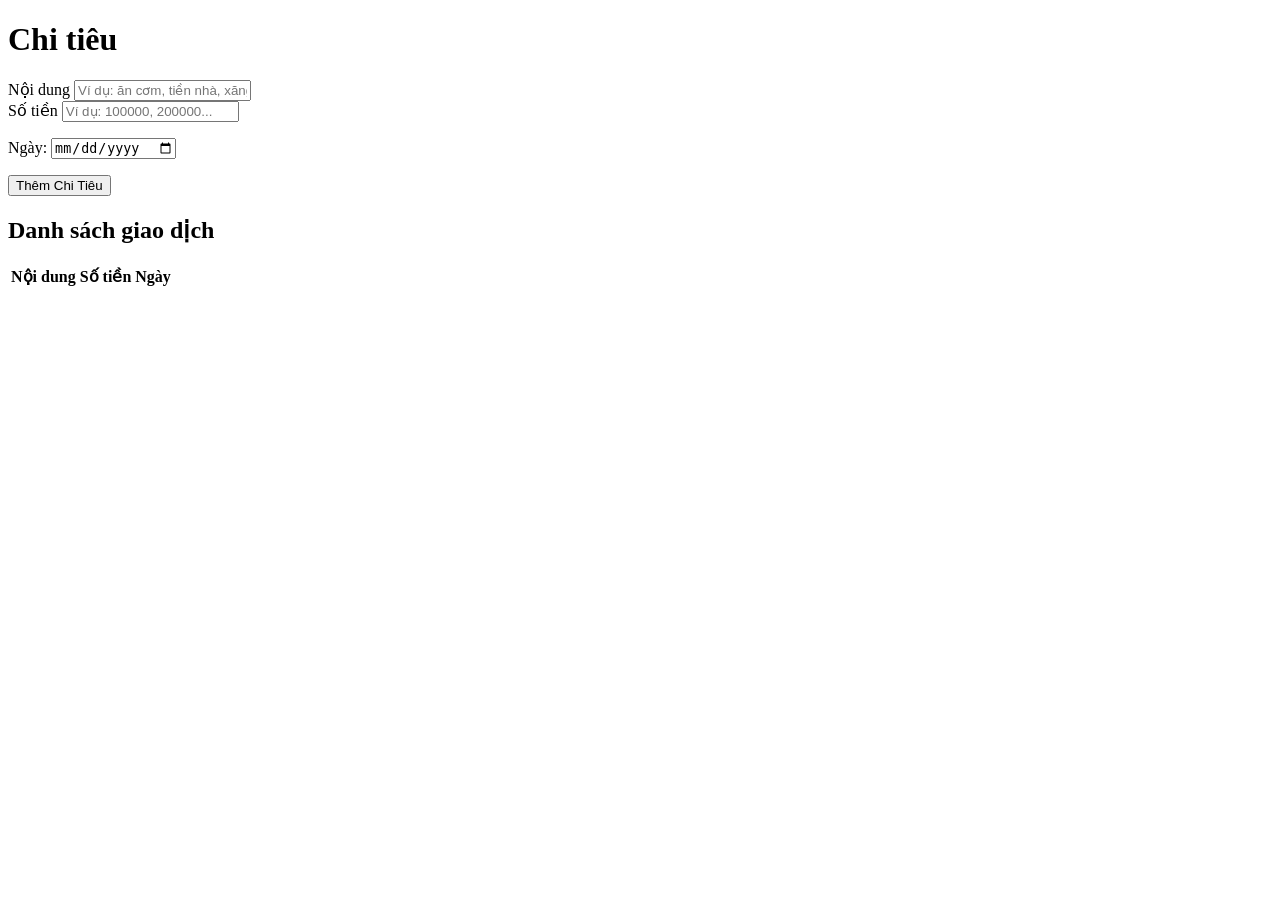
==== chitieu.html @ 89a9306e "Hoàng đã làm xong html" ====
<!-- Hoàng Làm -->
<!doctype html>
<html lang="en">
  <head>
    <meta charset="UTF-8" />
    <meta name="viewport" content="width=device-width, initial-scale=1.0" />
    <title>Chi tiêu</title>
  </head>
  <body>
    <h1>Chi tiêu</h1>
    <form>
      <div>
        <label>Nội dung</label>
        <input type="text" placeholder="Ví dụ: ăn cơm, tiền nhà, xăng xe..." />
      </div>
      <div>
        <label>Số tiền</label>
        <input type="number" placeholder="Ví dụ: 100000, 200000..." />
      </div>
       <div>
      <p>
        <label>Ngày:</label>
        <input type="date" />
      </p>
    </div>
      <button type="submit">Thêm Chi Tiêu</button>
    </div>
    <h2>Danh sách giao dịch</h2>
    <table>
      <thead>
        <tr>
          <th>Nội dung</th>
          <th>Số tiền</th>
          <th>Ngày</th>
        </tr>
      </thead>
      <tbody>
        <!-- Nội dung ở đây -->
      </tbody>
  </body>
</html>
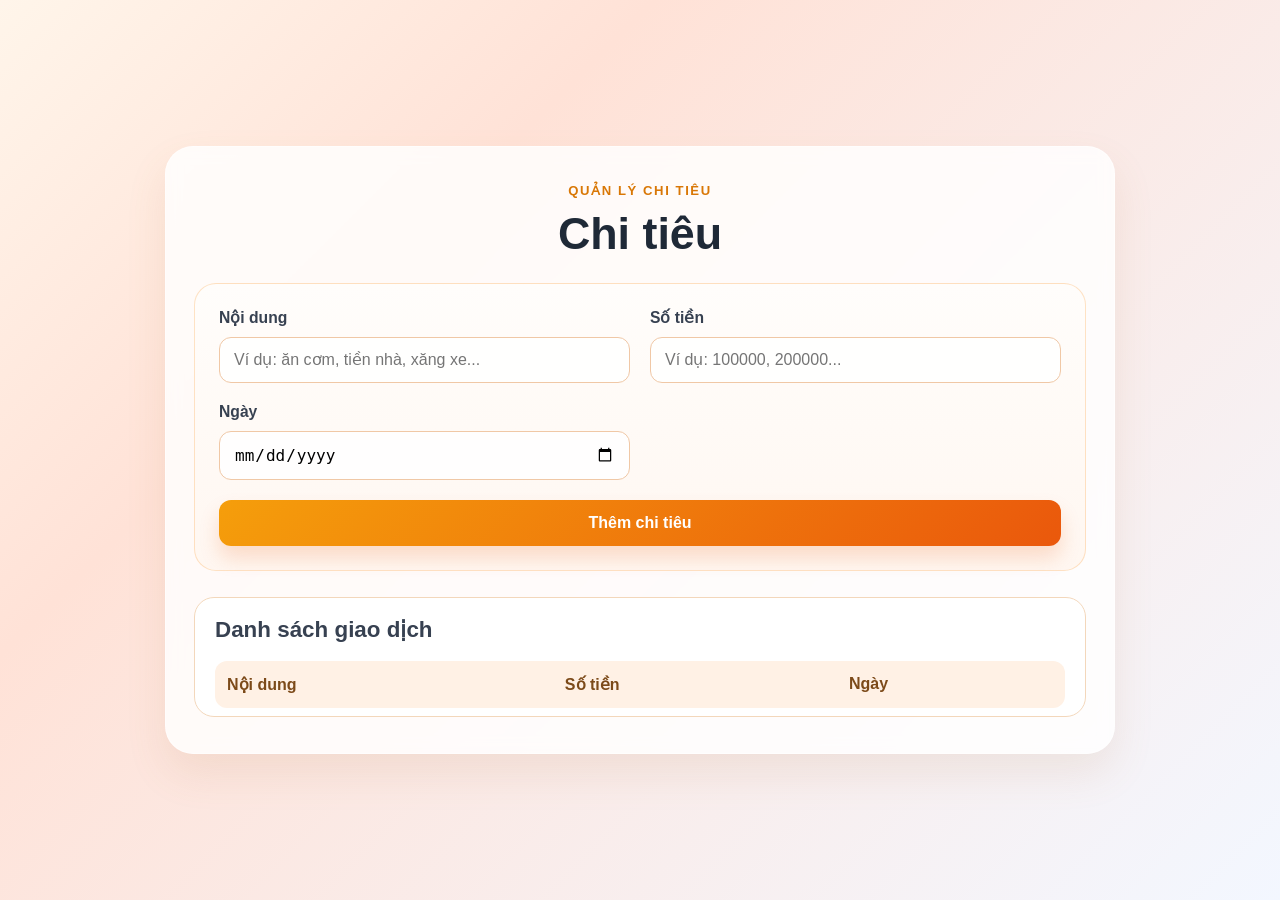
==== commit cb1f4d62: "hoàn thành phần css" ====
--- a/chitieu.html
+++ b/chitieu.html
@@ -1,41 +1,67 @@
 <!-- Hoàng Làm -->
 <!doctype html>
-<html lang="en">
+<html lang="vi">
   <head>
     <meta charset="UTF-8" />
     <meta name="viewport" content="width=device-width, initial-scale=1.0" />
     <title>Chi tiêu</title>
+    <link rel="stylesheet" href="chitieu.css" />
   </head>
   <body>
-    <h1>Chi tiêu</h1>
-    <form>
-      <div>
-        <label>Nội dung</label>
-        <input type="text" placeholder="Ví dụ: ăn cơm, tiền nhà, xăng xe..." />
-      </div>
-      <div>
-        <label>Số tiền</label>
-        <input type="number" placeholder="Ví dụ: 100000, 200000..." />
-      </div>
-       <div>
-      <p>
-        <label>Ngày:</label>
-        <input type="date" />
-      </p>
-    </div>
-      <button type="submit">Thêm Chi Tiêu</button>
-    </div>
-    <h2>Danh sách giao dịch</h2>
-    <table>
-      <thead>
-        <tr>
-          <th>Nội dung</th>
-          <th>Số tiền</th>
-          <th>Ngày</th>
-        </tr>
-      </thead>
-      <tbody>
-        <!-- Nội dung ở đây -->
-      </tbody>
+    <main class="chiTieuContainer">
+      <header class="chiTieuHeader">
+        <p class="chiTieuLabel">Quản lý chi tiêu</p>
+        <h1>Chi tiêu</h1>
+      </header>
+
+      <section class="chiTieuCard">
+        <form class="formChiTieu">
+          <div class="nhomNhap">
+            <label for="noiDung">Nội dung</label>
+            <input
+              id="noiDung"
+              type="text"
+              placeholder="Ví dụ: ăn cơm, tiền nhà, xăng xe..."
+            />
+          </div>
+
+          <div class="nhomNhap">
+            <label for="soTien">Số tiền</label>
+            <input
+              id="soTien"
+              type="text"
+              inputmode="numeric"
+              pattern="[0-9]*"
+              placeholder="Ví dụ: 100000, 200000..."
+            />
+          </div>
+
+          <div class="nhomNhap">
+            <label for="ngayChiTieu">Ngày</label>
+            <input id="ngayChiTieu" type="date" />
+          </div>
+
+          <button type="submit">Thêm chi tiêu</button>
+        </form>
+      </section>
+
+      <section class="bangChiTieu">
+        <h2>Danh sách giao dịch</h2>
+        <table>
+          <thead>
+            <tr>
+              <th>Nội dung</th>
+              <th>Số tiền</th>
+              <th>Ngày</th>
+            </tr>
+          </thead>
+          <tbody>
+            <tr>
+              <!-- Nội dung giao dịch sẽ được thêm vào đây -->
+            </tr>
+          </tbody>
+        </table>
+      </section>
+    </main>
   </body>
 </html>
--- a/chitieu.css
+++ b/chitieu.css
@@ -0,0 +1,162 @@
+* {
+  box-sizing: border-box;
+}
+
+body {
+  margin: 0;
+  min-height: 100vh;
+  display: flex;
+  align-items: center;
+  justify-content: center;
+  background: linear-gradient(135deg, #fff5ea 0%, #ffe2d7 30%, #f3f7ff 100%);
+  font-family: Arial, sans-serif;
+  color: #1f2937;
+}
+
+.chiTieuContainer {
+  width: min(950px, 92vw);
+  background: rgba(255, 255, 255, 0.82);
+  border: 1px solid rgba(255, 255, 255, 0.5);
+  border-radius: 28px;
+  padding: 36px 28px;
+  box-shadow: 0 20px 40px rgba(184, 120, 72, 0.12);
+  backdrop-filter: blur(8px);
+}
+
+.chiTieuHeader {
+  text-align: center;
+  margin-bottom: 24px;
+}
+
+.chiTieuLabel {
+  margin: 0 0 10px;
+  color: #d97706;
+  font-size: 0.82rem;
+  letter-spacing: 0.12em;
+  text-transform: uppercase;
+  font-weight: 700;
+}
+
+.chiTieuHeader h1 {
+  margin: 0;
+  font-size: clamp(2rem, 5vw, 2.8rem);
+  color: #1f2937;
+}
+
+.chiTieuCard {
+  background: linear-gradient(180deg, #fffdfb 0%, #fff7f1 100%);
+  border: 1px solid rgba(253, 186, 116, 0.4);
+  border-radius: 22px;
+  padding: 24px;
+  margin-bottom: 26px;
+}
+
+.formChiTieu {
+  display: grid;
+  grid-template-columns: repeat(2, minmax(220px, 1fr));
+  gap: 20px;
+}
+
+.nhomNhap {
+  display: flex;
+  flex-direction: column;
+  gap: 10px;
+}
+
+.nhomNhap label {
+  font-size: 0.98rem;
+  font-weight: 700;
+  color: #374151;
+}
+
+.nhomNhap input {
+  width: 100%;
+  border: 1px solid #f0c8a6;
+  border-radius: 12px;
+  padding: 13px 14px;
+  font-size: 1rem;
+  background: rgba(255, 255, 255, 0.9);
+  outline: none;
+  appearance: textfield;
+  -moz-appearance: textfield;
+  transition:
+    border-color 0.2s ease,
+    box-shadow 0.2s ease;
+}
+
+.nhomNhap input:focus {
+  border-color: #f59e0b;
+  box-shadow: 0 0 0 4px rgba(245, 158, 11, 0.12);
+}
+
+.formChiTieu button {
+  grid-column: 1 / -1;
+  border: none;
+  border-radius: 12px;
+  padding: 14px 18px;
+  background: linear-gradient(135deg, #f59e0b, #ea580c);
+  color: white;
+  font-size: 1rem;
+  font-weight: 700;
+  cursor: pointer;
+  transition:
+    transform 0.2s ease,
+    box-shadow 0.2s ease;
+  box-shadow: 0 12px 20px rgba(234, 88, 12, 0.18);
+}
+
+.formChiTieu button:hover {
+  transform: translateY(-1px);
+  box-shadow: 0 15px 22px rgba(234, 88, 12, 0.22);
+}
+
+.bangChiTieu {
+  background: #ffffff;
+  border-radius: 20px;
+  padding: 18px 20px 8px;
+  border: 1px solid #f3d7bb;
+}
+
+.bangChiTieu h2 {
+  margin: 0 0 18px;
+  font-size: 1.4rem;
+  color: #374151;
+}
+
+table {
+  width: 100%;
+  border-collapse: collapse;
+  overflow: hidden;
+  border-radius: 12px;
+}
+
+th,
+td {
+  padding: 14px 12px;
+  text-align: left;
+  border-bottom: 1px solid #f3e3d5;
+}
+
+th {
+  background: #fff1e5;
+  color: #7c4a19;
+  font-weight: 700;
+}
+
+tbody tr:nth-child(even) {
+  background: #fffaf6;
+}
+
+tbody tr:hover {
+  background: #fff3ea;
+}
+
+@media (max-width: 640px) {
+  .formChiTieu {
+    grid-template-columns: 1fr;
+  }
+
+  .chiTieuContainer {
+    padding: 24px 18px;
+  }
+}
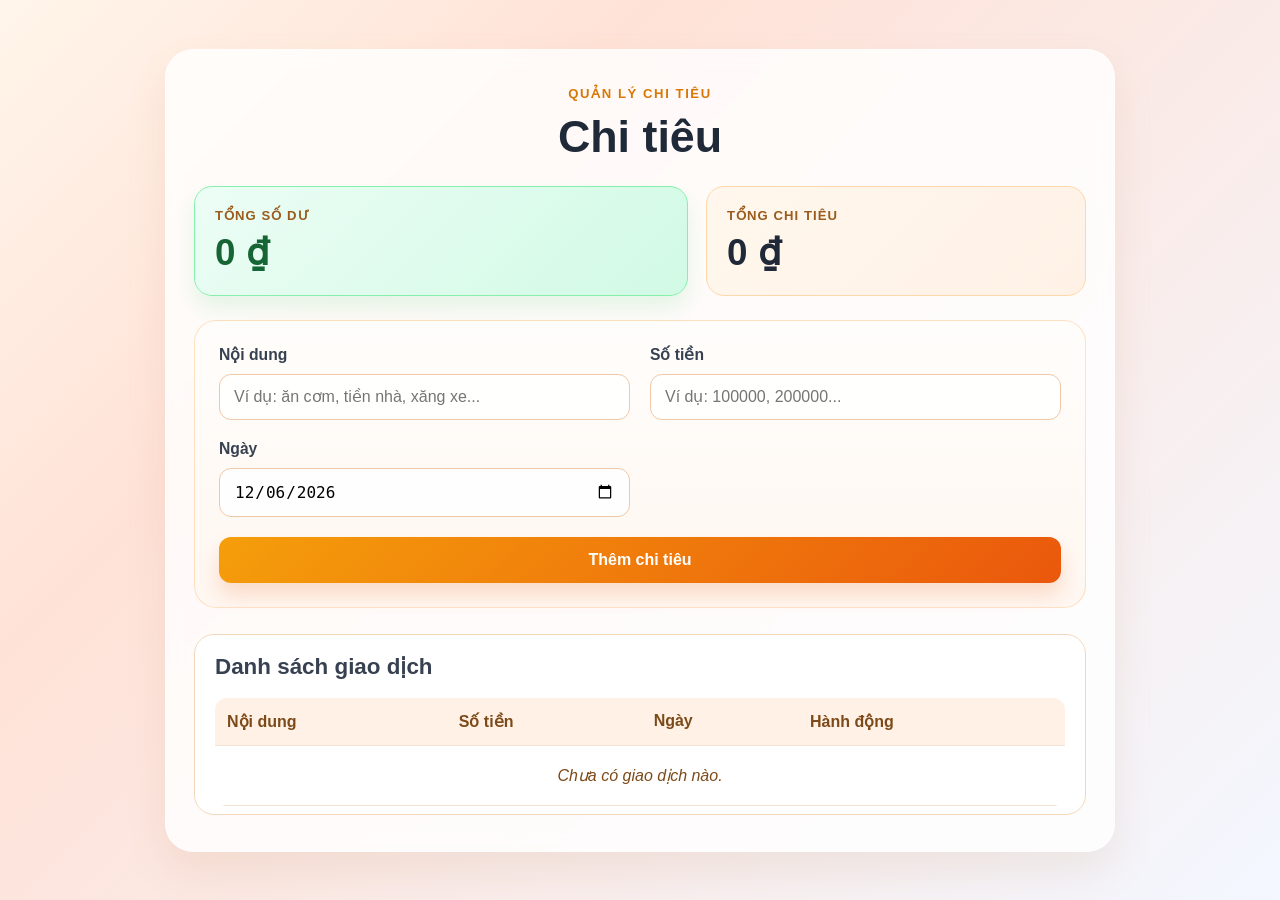
==== commit 38bc06cf: "thêm tương tác js" ====
--- a/chitieu.html
+++ b/chitieu.html
@@ -14,14 +14,26 @@
         <h1>Chi tiêu</h1>
       </header>
 
+      <section class="tongKetChiTieu">
+        <div class="tongKetItem tongSoDu">
+          <span class="labelTongKet">Tổng số dư</span>
+          <strong id="tongSoDu">0₫</strong>
+        </div>
+        <div class="tongKetItem">
+          <span class="labelTongKet">Tổng chi tiêu</span>
+          <strong id="tongChiTieu">0₫</strong>
+        </div>
+      </section>
+
       <section class="chiTieuCard">
-        <form class="formChiTieu">
+        <form class="formChiTieu" id="formChiTieu">
           <div class="nhomNhap">
             <label for="noiDung">Nội dung</label>
             <input
               id="noiDung"
               type="text"
               placeholder="Ví dụ: ăn cơm, tiền nhà, xăng xe..."
+              required
             />
           </div>
 
@@ -33,12 +45,13 @@
               inputmode="numeric"
               pattern="[0-9]*"
               placeholder="Ví dụ: 100000, 200000..."
+              required
             />
           </div>
 
           <div class="nhomNhap">
             <label for="ngayChiTieu">Ngày</label>
-            <input id="ngayChiTieu" type="date" />
+            <input id="ngayChiTieu" type="date" required />
           </div>
 
           <button type="submit">Thêm chi tiêu</button>
@@ -53,15 +66,13 @@
               <th>Nội dung</th>
               <th>Số tiền</th>
               <th>Ngày</th>
+              <th>Hành động</th>
             </tr>
           </thead>
-          <tbody>
-            <tr>
-              <!-- Nội dung giao dịch sẽ được thêm vào đây -->
-            </tr>
-          </tbody>
+          <tbody id="danhSachChiTieu"></tbody>
         </table>
       </section>
     </main>
+    <script src="chitieu.js"></script>
   </body>
 </html>
--- a/chitieu.css
+++ b/chitieu.css
@@ -110,6 +110,48 @@
   box-shadow: 0 15px 22px rgba(234, 88, 12, 0.22);
 }
 
+.tongKetChiTieu {
+  display: grid;
+  grid-template-columns: 1.3fr 1fr;
+  gap: 18px;
+  margin: 0 0 24px;
+}
+
+.tongKetItem {
+  background: linear-gradient(135deg, #fff7ed 0%, #fff1e6 100%);
+  border: 1px solid #fed7aa;
+  border-radius: 18px;
+  padding: 18px 20px;
+  display: flex;
+  flex-direction: column;
+  gap: 8px;
+  min-height: 110px;
+  justify-content: center;
+}
+
+.labelTongKet {
+  font-size: 0.82rem;
+  letter-spacing: 0.08em;
+  text-transform: uppercase;
+  color: #9a5b1d;
+  font-weight: 700;
+}
+
+.tongKetItem strong {
+  font-size: clamp(1.5rem, 3vw, 2.3rem);
+  color: #1f2937;
+}
+
+.tongSoDu {
+  background: linear-gradient(135deg, #ecfdf5 0%, #d1fae5 100%);
+  border-color: #86efac;
+  box-shadow: 0 12px 22px rgba(34, 197, 94, 0.12);
+}
+
+.tongSoDu strong {
+  color: #166534;
+}
+
 .bangChiTieu {
   background: #ffffff;
   border-radius: 20px;
@@ -151,6 +193,31 @@
   background: #fff3ea;
 }
 
+.emptyState {
+  text-align: center;
+  color: #7c4a19;
+  font-style: italic;
+  padding: 20px 12px;
+}
+
+.xoaBtn {
+  border: 1px solid #fecaca;
+  background: #fee2e2;
+  color: #991b1b;
+  border-radius: 10px;
+  padding: 8px 12px;
+  font-weight: 700;
+  cursor: pointer;
+  transition:
+    transform 0.2s ease,
+    background 0.2s ease;
+}
+
+.xoaBtn:hover {
+  background: #fecaca;
+  transform: translateY(-1px);
+}
+
 @media (max-width: 640px) {
   .formChiTieu {
     grid-template-columns: 1fr;
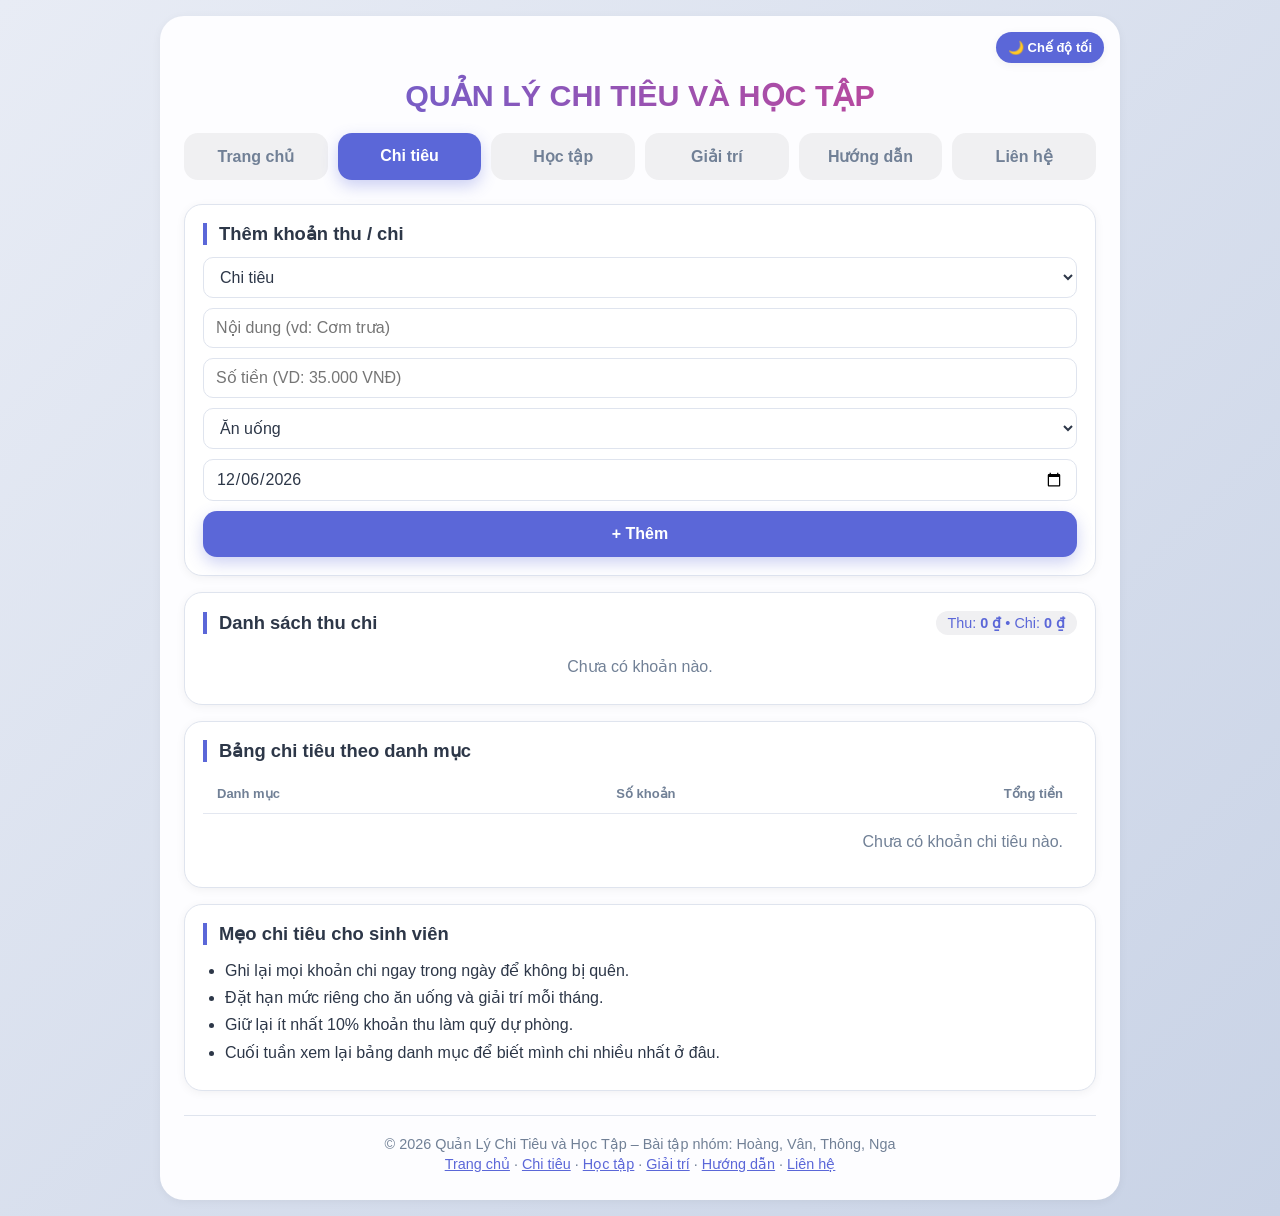
==== commit f05a360b: "thêm chi tiêu" ====
--- a/chitieu.html
+++ b/chitieu.html
@@ -1,78 +1,130 @@
-<!-- Hoàng Làm -->
 <!doctype html>
 <html lang="vi">
   <head>
     <meta charset="UTF-8" />
     <meta name="viewport" content="width=device-width, initial-scale=1.0" />
-    <title>Chi tiêu</title>
-    <link rel="stylesheet" href="chitieu.css" />
+    <title>Chi tiêu - Quản Lý Cá Nhân</title>
+    <link rel="stylesheet" href="style.css" />
   </head>
   <body>
-    <main class="chiTieuContainer">
-      <header class="chiTieuHeader">
-        <p class="chiTieuLabel">Quản lý chi tiêu</p>
-        <h1>Chi tiêu</h1>
+    <div class="khungChung">
+      <header class="tieuDeApp">
+        <h1>Quản Lý Chi Tiêu và Học Tập</h1>
+        <button
+          type="button"
+          class="nutChuyenCheDo"
+          id="nutChuyenCheDo"
+          aria-pressed="false"
+        >
+          🌙 Chế độ tối
+        </button>
       </header>
 
-      <section class="tongKetChiTieu">
-        <div class="tongKetItem tongSoDu">
-          <span class="labelTongKet">Tổng số dư</span>
-          <strong id="tongSoDu">0₫</strong>
-        </div>
-        <div class="tongKetItem">
-          <span class="labelTongKet">Tổng chi tiêu</span>
-          <strong id="tongChiTieu">0₫</strong>
-        </div>
-      </section>
+      <nav class="thanhTab" aria-label="Menu chính">
+        <a class="nutTab" href="index.html">Trang chủ</a>
+        <a class="nutTab dangChon" href="chitieu.html" aria-current="page">Chi tiêu</a>
+        <a class="nutTab" href="hoctap.html">Học tập</a>
+        <a class="nutTab" href="giaitri.html">Giải trí</a>
+        <a class="nutTab" href="huongdan.html">Hướng dẫn</a>
+        <a class="nutTab" href="lienhe.html">Liên hệ</a>
+      </nav>
 
-      <section class="chiTieuCard">
-        <form class="formChiTieu" id="formChiTieu">
-          <div class="nhomNhap">
-            <label for="noiDung">Nội dung</label>
+      <main>
+        <div class="khung">
+          <h2>Thêm khoản thu / chi</h2>
+          <form id="formChiTieu" class="formNhapLieu">
+            <select name="type" aria-label="Loại khoản">
+              <option value="chi">Chi tiêu</option>
+              <option value="thu">Thu nhập</option>
+            </select>
             <input
-              id="noiDung"
               type="text"
-              placeholder="Ví dụ: ăn cơm, tiền nhà, xăng xe..."
+              name="name"
+              placeholder="Nội dung (vd: Cơm trưa)"
+              aria-label="Nội dung"
               required
             />
-          </div>
-
-          <div class="nhomNhap">
-            <label for="soTien">Số tiền</label>
             <input
-              id="soTien"
               type="text"
+              name="amount"
+              placeholder="Số tiền (VD: 35.000 VNĐ)"
+              aria-label="Số tiền"
               inputmode="numeric"
-              pattern="[0-9]*"
-              placeholder="Ví dụ: 100000, 200000..."
               required
             />
+            <select name="category" aria-label="Danh mục">
+              <option value="Ăn uống">Ăn uống</option>
+              <option value="Di chuyển">Di chuyển</option>
+              <option value="Học tập">Học tập</option>
+              <option value="Giải trí">Giải trí</option>
+              <option value="Khác">Khác</option>
+            </select>
+            <input type="date" name="date" aria-label="Ngày" required />
+            <button type="submit" class="nutThem">+ Thêm</button>
+          </form>
+        </div>
+
+        <div class="khung">
+          <div class="khungTieuDe">
+            <h2>Danh sách thu chi</h2>
+            <span class="huyHieuTong"
+              >Thu: <b id="tongTienThu">0 ₫</b> • Chi:
+              <b id="tongTienChiTieu">0 ₫</b></span
+            >
           </div>
+          <ul class="danhSach" id="danhSachChiTieu"></ul>
+        </div>
 
-          <div class="nhomNhap">
-            <label for="ngayChiTieu">Ngày</label>
-            <input id="ngayChiTieu" type="date" required />
+        <div class="khung">
+          <h2>Bảng chi tiêu theo danh mục</h2>
+          <div class="bangTongQuanCuon">
+            <table class="bangTongQuan">
+              <thead>
+                <tr>
+                  <th scope="col">Danh mục</th>
+                  <th scope="col">Số khoản</th>
+                  <th scope="col">Tổng tiền</th>
+                </tr>
+              </thead>
+              <tbody id="bangChiTheoDanhMuc">
+                <tr>
+                  <td colspan="3" class="bangTrong">
+                    Chưa có khoản chi tiêu nào.
+                  </td>
+                </tr>
+              </tbody>
+            </table>
           </div>
+        </div>
 
-          <button type="submit">Thêm chi tiêu</button>
-        </form>
-      </section>
+        <div class="khung">
+          <h2>Mẹo chi tiêu cho sinh viên</h2>
+          <ul class="danhSachMeo">
+            <li>Ghi lại mọi khoản chi ngay trong ngày để không bị quên.</li>
+            <li>Đặt hạn mức riêng cho ăn uống và giải trí mỗi tháng.</li>
+            <li>Giữ lại ít nhất 10% khoản thu làm quỹ dự phòng.</li>
+            <li>Cuối tuần xem lại bảng danh mục để biết mình chi nhiều nhất ở đâu.</li>
+          </ul>
+        </div>
+      </main>
 
-      <section class="bangChiTieu">
-        <h2>Danh sách giao dịch</h2>
-        <table>
-          <thead>
-            <tr>
-              <th>Nội dung</th>
-              <th>Số tiền</th>
-              <th>Ngày</th>
-              <th>Hành động</th>
-            </tr>
-          </thead>
-          <tbody id="danhSachChiTieu"></tbody>
-        </table>
-      </section>
-    </main>
+      <footer class="chanTrang">
+        <p>
+          © <span id="namHienTai">2026</span> Quản Lý Chi Tiêu và Học Tập – Bài
+          tập nhóm: Hoàng, Vân, Thông, Nga
+        </p>
+        <p>
+          <a href="index.html">Trang chủ</a> ·
+          <a href="chitieu.html">Chi tiêu</a> ·
+          <a href="hoctap.html">Học tập</a> ·
+          <a href="giaitri.html">Giải trí</a> ·
+          <a href="huongdan.html">Hướng dẫn</a> ·
+          <a href="lienhe.html">Liên hệ</a>
+        </p>
+      </footer>
+    </div>
+
+    <script src="chung.js"></script>
     <script src="chitieu.js"></script>
   </body>
 </html>
--- a/style.css
+++ b/style.css
@@ -0,0 +1,662 @@
+* {
+  box-sizing: border-box;
+}
+
+:root {
+  color-scheme: light;
+  --page-bg: linear-gradient(135deg, #e8ecf5, #c9d3e6);
+  --surface: #fdfdff;
+  --surface-raised: #ffffff;
+  --surface-muted: #f0f0f2;
+  --text-main: #2d3748;
+  --text-muted: #718096;
+  --border-color: #dfe4ee;
+  --card-border: #e3e7f0;
+  --accent-color: #5b67d8;
+  --shadow: 0 2px 10px rgba(0, 0, 0, 0.05);
+}
+
+body.dark-mode {
+  color-scheme: dark;
+  --page-bg: linear-gradient(135deg, #151c2a, #222e40);
+  --surface: #202b3b;
+  --surface-raised: #293649;
+  --surface-muted: #344258;
+  --text-main: #f1f5f9;
+  --text-muted: #b2bfd0;
+  --border-color: #46556b;
+  --card-border: #46556b;
+  --accent-color: #8995ff;
+  --shadow: 0 8px 24px rgba(0, 0, 0, 0.22);
+}
+
+body {
+  margin: 0;
+  padding: 16px;
+  font-family: "Segoe UI", Arial, sans-serif;
+  font-size: 16px;
+  color: var(--text-main);
+  background: var(--page-bg);
+  min-height: 100vh;
+}
+
+/* Khung trắng bo góc chứa toàn bộ trang */
+.khungChung {
+  max-width: 960px;
+  margin: 0 auto;
+  padding: 24px;
+  position: relative;
+  background: var(--surface);
+  border-radius: 24px;
+  box-shadow: var(--shadow);
+}
+
+.tieuDeApp h1 {
+  margin: 0 0 20px;
+  padding-top: 38px;
+  text-align: center;
+  font-size: 1.9rem;
+  text-transform: uppercase;
+  background: linear-gradient(90deg, var(--accent-color), #d43f8d);
+  -webkit-background-clip: text;
+  background-clip: text;
+  color: transparent;
+}
+
+.nutChuyenCheDo {
+  position: absolute;
+  top: 16px;
+  right: 16px;
+  z-index: 2;
+  width: auto;
+  padding: 8px 12px;
+  border-radius: 20px;
+  background: var(--accent-color);
+  color: #fff;
+  font-size: 13px;
+  box-shadow: var(--shadow);
+}
+
+.nutChuyenCheDo:hover {
+  filter: brightness(1.08);
+}
+
+/* Ba nút tab */
+.thanhTab {
+  display: grid;
+  grid-template-columns: repeat(auto-fit, minmax(120px, 1fr));
+  gap: 10px;
+  margin-bottom: 24px;
+}
+
+button {
+  font: inherit;
+  cursor: pointer;
+  padding: 14px;
+  border: none;
+  border-radius: 14px;
+  background: var(--surface-muted);
+  color: var(--text-muted);
+  font-weight: 600;
+}
+
+button.dangChon {
+  background: var(--accent-color);
+  color: #fff;
+  box-shadow: 0 6px 16px rgba(91, 103, 216, 0.3);
+}
+
+/* Menu điều hướng giữa các trang (thẻ <a>) */
+a.nutTab {
+  display: block;
+  padding: 14px;
+  border-radius: 14px;
+  background: var(--surface-muted);
+  color: var(--text-muted);
+  font-weight: 600;
+  text-align: center;
+  text-decoration: none;
+}
+
+a.nutTab:hover {
+  filter: brightness(0.96);
+}
+
+a.nutTab.dangChon {
+  background: var(--accent-color);
+  color: #fff;
+  box-shadow: 0 6px 16px rgba(91, 103, 216, 0.3);
+}
+
+[hidden] {
+  display: none !important;
+}
+
+.cacTheTongQuan {
+  display: grid;
+  grid-template-columns: repeat(3, minmax(0, 1fr));
+  gap: 18px;
+  margin-bottom: 28px;
+}
+
+.theTongQuan {
+  display: flex;
+  min-height: 150px;
+  flex-direction: column;
+  justify-content: center;
+  gap: 6px;
+  padding: 22px 24px;
+  border: 1px solid var(--card-border);
+  border-left: 5px solid var(--the-accent);
+  border-radius: 16px;
+  background: var(--surface-raised);
+  box-shadow: var(--shadow);
+}
+
+.theTongChiTieu {
+  --the-accent: #d97706;
+}
+
+.theTienDoHocTap {
+  --the-accent: #16806a;
+}
+
+.theSoDu {
+  --the-accent: #2878a5;
+}
+
+.theSoDu #soDuHienTai {
+  white-space: nowrap;
+  overflow-wrap: normal;
+}
+
+.theTongQuan .theNhan {
+  color: var(--text-muted);
+  font-size: 14px;
+  font-weight: 700;
+}
+
+.theTongQuan .theGiaTri {
+  color: var(--the-accent);
+  font-size: 30px;
+  font-weight: 800;
+  line-height: 1.2;
+  overflow-wrap: anywhere;
+}
+
+.theGhiChu {
+  color: var(--text-muted);
+  font-size: 13px;
+}
+
+.bangTongQuanCuon {
+  overflow-x: auto;
+}
+
+.bangTongQuan {
+  width: 100%;
+  border-collapse: collapse;
+  text-align: left;
+}
+
+.bangTongQuan th,
+.bangTongQuan td {
+  padding: 12px 14px;
+  border-bottom: 1px solid var(--card-border);
+}
+
+.bangTongQuan th {
+  color: var(--text-muted);
+  font-size: 13px;
+  font-weight: 700;
+}
+
+.bangTongQuan td:nth-child(2),
+.bangTongQuan th:nth-child(2) {
+  text-align: center;
+}
+
+.bangTongQuan td:last-child,
+.bangTongQuan th:last-child {
+  text-align: right;
+  white-space: nowrap;
+}
+
+.bangTongQuan tbody tr:last-child td {
+  border-bottom: 0;
+}
+
+.bangTongQuan .bangTrong {
+  padding: 18px 14px;
+  color: var(--text-muted);
+  text-align: center;
+}
+
+.khung {
+  margin-bottom: 16px;
+  padding: 18px;
+  border: 1px solid var(--border-color);
+  background: var(--surface-raised);
+  border-radius: 18px;
+  box-shadow: var(--shadow);
+}
+
+.khung h2 {
+  margin: 0 0 12px;
+  padding-left: 12px;
+  border-left: 4px solid var(--accent-color);
+  font-size: 1.15rem;
+}
+
+.khungTieuDe {
+  display: flex;
+  flex-wrap: wrap;
+  gap: 8px;
+  align-items: center;
+  justify-content: space-between;
+  margin-bottom: 12px;
+}
+
+.khungTieuDe h2 {
+  margin: 0;
+}
+
+.huyHieuTong {
+  padding: 4px 12px;
+  background: var(--surface-muted);
+  border-radius: 99px;
+  color: var(--accent-color);
+  font-size: 0.9rem;
+}
+
+.danhSachGanDay {
+  display: flex;
+  flex-direction: column;
+  list-style: none;
+}
+
+.danhSachGanDay li {
+  display: flex;
+  justify-content: space-between;
+  align-items: flex-start;
+  gap: 20px;
+  padding: 12px 0;
+  border-bottom: 1px solid var(--border-color);
+}
+
+.danhSachGanDay li:last-child {
+  border-bottom: 0;
+}
+
+.danhSachGanDay li span {
+  min-width: 0;
+  overflow-wrap: anywhere;
+}
+
+.danhSachGanDay li b {
+  flex: 0 0 auto;
+  white-space: nowrap;
+  text-align: right;
+}
+
+.danhSachGanDay .mucDeadlineGanNhat {
+  align-items: center;
+  gap: 16px;
+}
+
+.thongTinDeadline,
+.hanDeadline {
+  display: flex;
+  flex-direction: column;
+  gap: 2px;
+}
+
+.thongTinDeadline {
+  min-width: 0;
+  overflow-wrap: anywhere;
+}
+
+.hanDeadline {
+  flex: 0 0 auto;
+  align-items: flex-end;
+  color: var(--accent-color);
+  text-align: right;
+  white-space: nowrap;
+}
+
+.hanDeadline small {
+  color: var(--text-muted);
+}
+
+.hanDeadline.quaHan,
+.hanDeadline.quaHan small {
+  color: #d6452f;
+}
+
+/* Form nhập */
+.formNhapLieu {
+  display: grid;
+  gap: 10px;
+}
+
+input,
+select {
+  width: 100%;
+  padding: 10px 12px;
+  border: 1px solid var(--border-color);
+  border-radius: 10px;
+  background: var(--surface-raised);
+  font: inherit;
+  color: var(--text-main);
+}
+
+input:focus,
+select:focus {
+  outline: 2px solid var(--accent-color);
+  border-color: transparent;
+}
+
+.nutThem {
+  background: var(--accent-color);
+  color: #fff;
+  box-shadow: 0 6px 16px rgba(91, 103, 216, 0.3);
+}
+
+.nutThem:hover {
+  filter: brightness(1.08);
+}
+
+/* Danh sách */
+.danhSach,
+.danhSachGanDay {
+  margin: 0;
+  padding: 0;
+  list-style: none;
+}
+
+.danhSach li {
+  padding: 10px 0;
+  border-top: 1px solid var(--border-color);
+}
+
+.danhSach li:first-child {
+  border-top: none;
+}
+
+.mucChiTieu {
+  display: grid;
+  grid-template-columns: 1fr auto auto;
+  gap: 10px;
+  align-items: center;
+}
+
+.mucChiTieu b,
+.mucChiTieu small {
+  display: block;
+  overflow-wrap: anywhere;
+}
+
+.mucChiTieu small {
+  color: var(--text-muted);
+}
+
+.soTien {
+  font-weight: 700;
+  white-space: nowrap;
+}
+
+.soTien.chi {
+  color: #d6452f;
+}
+
+.soTien.thu {
+  color: #2f9e6f;
+}
+
+.nutXoa {
+  padding: 6px 10px;
+  font-size: 0.85rem;
+  border-radius: 8px;
+}
+
+.trong {
+  color: var(--text-muted);
+  text-align: center;
+}
+
+/* Góc giải trí */
+.thanhTabGiaiTri {
+  display: grid;
+  grid-template-columns: 1fr 1fr;
+  gap: 10px;
+  margin-bottom: 14px;
+}
+
+.nutChonDapAn {
+  padding: 10px 16px;
+  background: var(--surface-muted);
+  color: var(--accent-color);
+}
+
+.nutChonDapAn.dapAnDung {
+  background: #2f9e6f;
+  color: #fff;
+}
+
+.nutChonDapAn.dapAnSai {
+  background: #d6452f;
+  color: #fff;
+}
+
+.cauHoi {
+  margin: 0 0 12px;
+  font-weight: 600;
+}
+
+.luaChonQuiz {
+  display: flex;
+  flex-wrap: wrap;
+  gap: 10px;
+}
+
+.ketQuaQuiz {
+  min-height: 1.4em;
+  margin: 10px 0;
+  font-weight: 700;
+}
+
+.moTa {
+  margin: 0 0 12px;
+  color: var(--text-muted);
+}
+
+/* Liên kết dạng nút (Trang chủ) */
+a.nutThem {
+  display: inline-block;
+  padding: 12px 18px;
+  border-radius: 14px;
+  font-weight: 600;
+  text-decoration: none;
+}
+
+.loiTat {
+  display: flex;
+  flex-wrap: wrap;
+  gap: 10px;
+  margin-top: 14px;
+}
+
+.gioiThieu p {
+  margin: 0;
+  line-height: 1.6;
+}
+
+/* Học tập */
+.mucHocTap {
+  display: grid;
+  grid-template-columns: 1fr auto;
+  gap: 10px;
+  align-items: center;
+}
+
+.mucThongTin {
+  display: flex;
+  flex-direction: column;
+  gap: 2px;
+  overflow-wrap: anywhere;
+}
+
+.mucThongTin small {
+  color: var(--text-muted);
+}
+
+.hanhDongHocTap {
+  display: flex;
+  gap: 8px;
+}
+
+.nutTrangThaiHocTap {
+  padding: 6px 10px;
+  font-size: 0.85rem;
+  border-radius: 8px;
+}
+
+.nutTrangThaiHocTap[aria-pressed="true"] {
+  background: #2f9e6f;
+  color: #fff;
+}
+
+.hoanThanh .mucThongTin {
+  opacity: 0.6;
+  text-decoration: line-through;
+}
+
+/* Hướng dẫn & hỏi đáp */
+.danhSachBuoc,
+.danhSachMeo {
+  margin: 0;
+  padding-left: 22px;
+  line-height: 1.7;
+}
+
+.hoiDap {
+  padding: 10px 0;
+  border-top: 1px solid var(--border-color);
+}
+
+.hoiDap:first-of-type {
+  border-top: none;
+}
+
+.hoiDap summary {
+  cursor: pointer;
+  font-weight: 600;
+}
+
+.hoiDap p {
+  margin: 8px 0 0;
+  color: var(--text-muted);
+  line-height: 1.6;
+}
+
+a {
+  color: var(--accent-color);
+}
+
+/* Liên hệ & phản hồi */
+.nhan {
+  display: grid;
+  gap: 6px;
+  font-weight: 600;
+}
+
+textarea {
+  width: 100%;
+  padding: 10px 12px;
+  border: 1px solid var(--border-color);
+  border-radius: 10px;
+  background: var(--surface-raised);
+  font: inherit;
+  color: var(--text-main);
+  resize: vertical;
+}
+
+textarea:focus {
+  outline: 2px solid var(--accent-color);
+  border-color: transparent;
+}
+
+.coLoi {
+  border-color: #d6452f;
+}
+
+.thongBaoLoi {
+  min-height: 1em;
+  color: #d6452f;
+  font-weight: 400;
+}
+
+.thongBaoThanhCong {
+  margin: 0;
+  color: #2f9e6f;
+  font-weight: 700;
+}
+
+.danhSachPhanHoi li b,
+.danhSachPhanHoi li small {
+  display: block;
+  overflow-wrap: anywhere;
+}
+
+.danhSachPhanHoi li small {
+  color: var(--text-muted);
+}
+
+/* Chân trang dùng chung */
+.chanTrang {
+  margin-top: 24px;
+  padding-top: 16px;
+  border-top: 1px solid var(--border-color);
+  color: var(--text-muted);
+  font-size: 0.9rem;
+  text-align: center;
+}
+
+.chanTrang p {
+  margin: 4px 0;
+}
+
+@media (max-width: 700px) {
+  .cacTheTongQuan {
+    grid-template-columns: 1fr;
+  }
+}
+
+@media (max-width: 420px) {
+  .khungChung {
+    padding: 16px;
+  }
+
+  .thanhTabGiaiTri {
+    grid-template-columns: 1fr;
+  }
+}
+/* Tiêu đề Bước cua huong dan1, 2, 3, 4 */
+.khung h3 {
+  margin: 18px 0 6px;
+  font-size: 1rem;
+  color: var(--accent-color);
+}
+
+.khung h3:first-of-type {
+  margin-top: 4px;
+}
+
+.khung > p {
+  margin: 4px 0;
+  line-height: 1.6;
+}
+
+.danhSachMeo {
+  margin: 6px 0;
+}
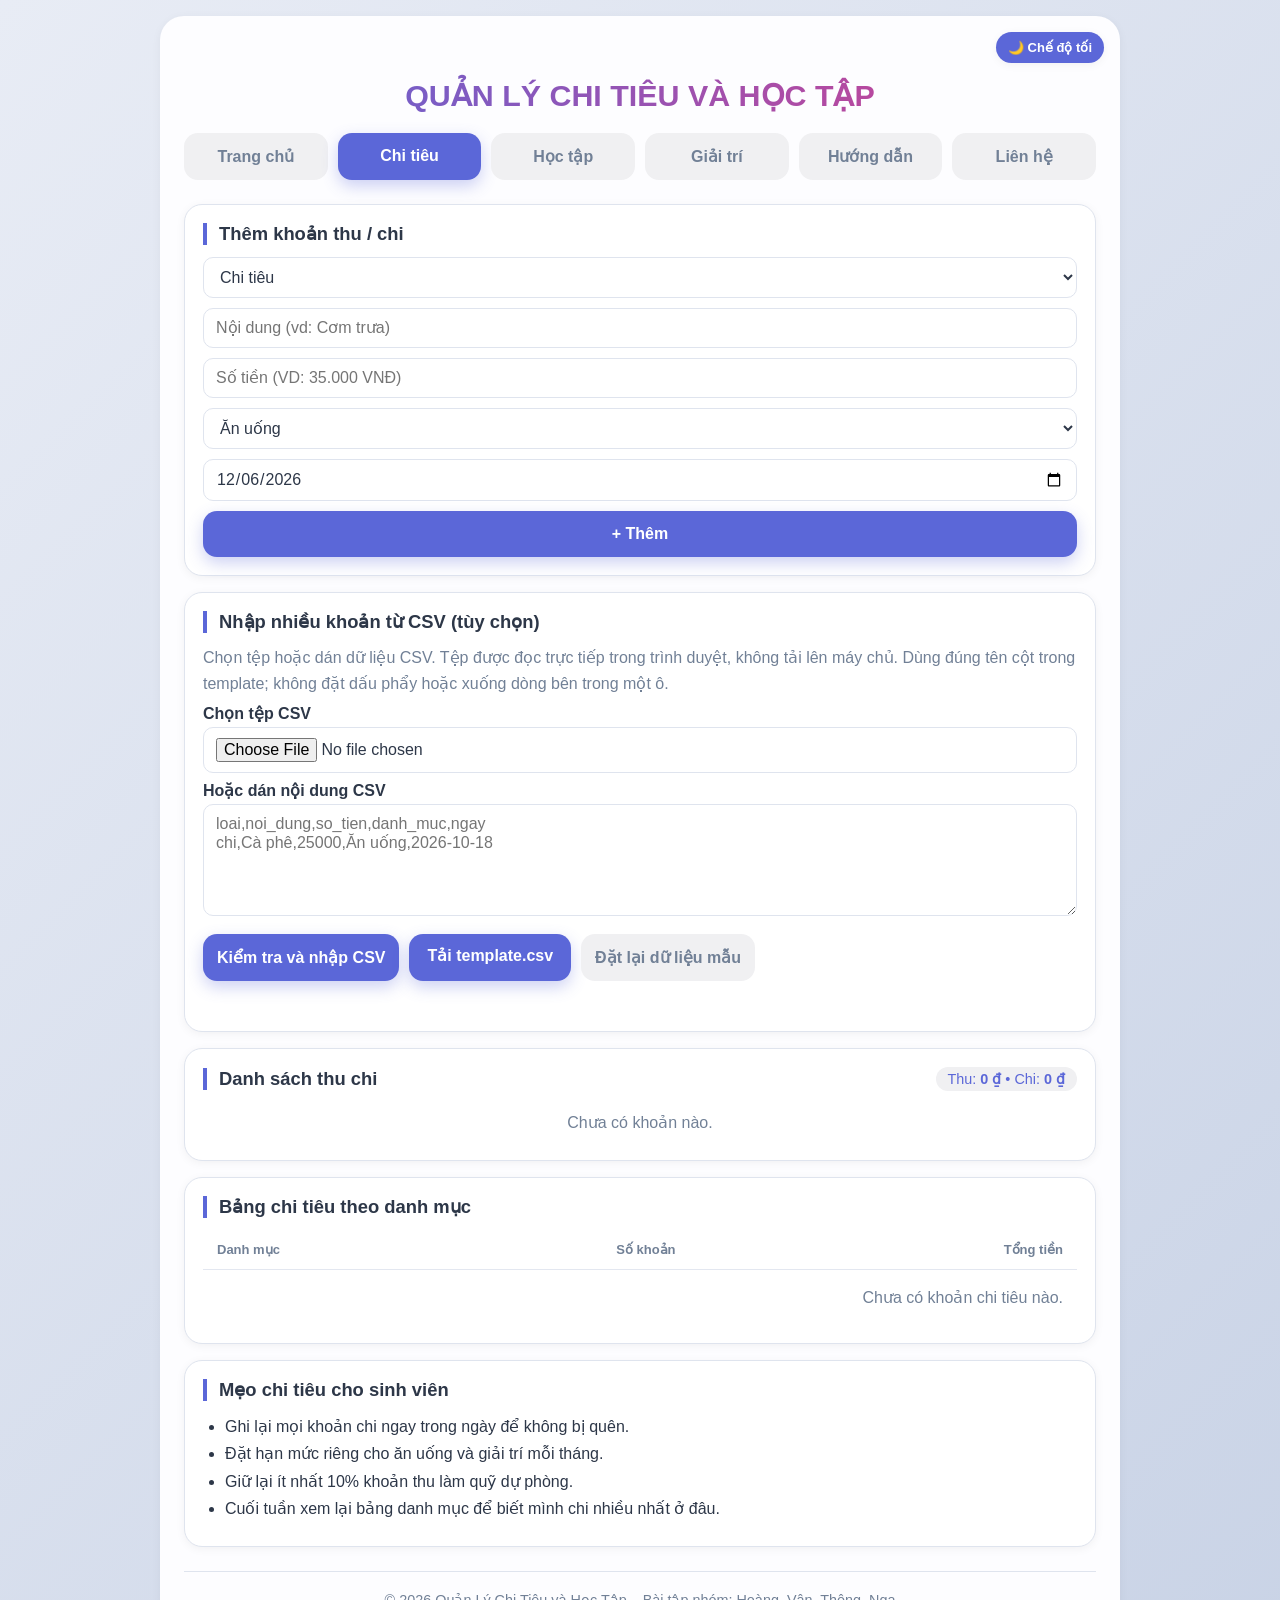
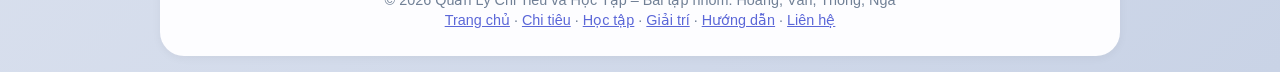
==== commit 3c01602d: "Hoàn thiện tính năng nhập CSV và template" ====
--- a/chitieu.html
+++ b/chitieu.html
@@ -4,6 +4,7 @@
     <meta charset="UTF-8" />
     <meta name="viewport" content="width=device-width, initial-scale=1.0" />
     <title>Chi tiêu - Quản Lý Cá Nhân</title>
+    <link rel="icon" type="image/jpeg" href="img/favicon.jpg" />
     <link rel="stylesheet" href="style.css" />
   </head>
   <body>
@@ -21,8 +22,10 @@
       </header>
 
       <nav class="thanhTab" aria-label="Menu chính">
-        <a class="nutTab" href="index.html">Trang chủ</a>
-        <a class="nutTab dangChon" href="chitieu.html" aria-current="page">Chi tiêu</a>
+        <a class="nutTab" href="trangchu.html">Trang chủ</a>
+        <a class="nutTab dangChon" href="chitieu.html" aria-current="page"
+          >Chi tiêu</a
+        >
         <a class="nutTab" href="hoctap.html">Học tập</a>
         <a class="nutTab" href="giaitri.html">Giải trí</a>
         <a class="nutTab" href="huongdan.html">Hướng dẫn</a>
@@ -64,6 +67,35 @@
           </form>
         </div>
 
+        <section class="khung" aria-labelledby="tieuDeNhapCsv">
+          <h2 id="tieuDeNhapCsv">Nhập nhiều khoản từ CSV (tùy chọn)</h2>
+          <p class="moTa">
+            Chọn tệp hoặc dán dữ liệu CSV. Tệp được đọc trực tiếp trong trình
+            duyệt, không tải lên máy chủ. Dùng đúng tên cột trong template;
+            không đặt dấu phẩy hoặc xuống dòng bên trong một ô.
+          </p>
+          <label for="tepCsvChiTieu">Chọn tệp CSV</label>
+          <input id="tepCsvChiTieu" type="file" accept=".csv" />
+          <label for="csvChiTieu">Hoặc dán nội dung CSV</label>
+          <textarea
+            id="csvChiTieu"
+            rows="5"
+            placeholder="loai,noi_dung,so_tien,danh_muc,ngay&#10;chi,Cà phê,25000,Ăn uống,2026-10-18"
+          ></textarea>
+          <div class="loiTat">
+            <button type="button" class="nutThem" id="nutNhapCsvChiTieu">
+              Kiểm tra và nhập CSV
+            </button>
+            <a class="nutThem nutPhu" href="template.csv" download>
+              Tải template.csv
+            </a>
+            <button type="button" id="nutDatLaiChiTieu">
+              Đặt lại dữ liệu mẫu
+            </button>
+          </div>
+          <p id="thongBaoCsvChiTieu" class="thongBaoDuLieu" role="status" aria-live="polite"></p>
+        </section>
+
         <div class="khung">
           <div class="khungTieuDe">
             <h2>Danh sách thu chi</h2>
@@ -103,7 +135,9 @@
             <li>Ghi lại mọi khoản chi ngay trong ngày để không bị quên.</li>
             <li>Đặt hạn mức riêng cho ăn uống và giải trí mỗi tháng.</li>
             <li>Giữ lại ít nhất 10% khoản thu làm quỹ dự phòng.</li>
-            <li>Cuối tuần xem lại bảng danh mục để biết mình chi nhiều nhất ở đâu.</li>
+            <li>
+              Cuối tuần xem lại bảng danh mục để biết mình chi nhiều nhất ở đâu.
+            </li>
           </ul>
         </div>
       </main>
@@ -114,7 +148,7 @@
           tập nhóm: Hoàng, Vân, Thông, Nga
         </p>
         <p>
-          <a href="index.html">Trang chủ</a> ·
+          <a href="trangchu.html">Trang chủ</a> ·
           <a href="chitieu.html">Chi tiêu</a> ·
           <a href="hoctap.html">Học tập</a> ·
           <a href="giaitri.html">Giải trí</a> ·
--- a/style.css
+++ b/style.css
@@ -339,6 +339,25 @@
   gap: 10px;
 }
 
+.khung label {
+  display: block;
+  margin: 8px 0 4px;
+  font-weight: 600;
+}
+
+.thongBaoDuLieu {
+  min-height: 1.5em;
+  margin: 10px 0 0;
+  color: var(--text-muted);
+  line-height: 1.5;
+}
+
+.nutPhu {
+  background: var(--surface-muted);
+  color: var(--text-main);
+  box-shadow: none;
+}
+
 input,
 select {
   width: 100%;
@@ -531,6 +550,56 @@
   text-decoration: line-through;
 }
 
+.cauHinhDongHo {
+  display: grid;
+  grid-template-columns: minmax(140px, 1fr) minmax(140px, 1fr);
+  gap: 8px 12px;
+  align-items: center;
+}
+
+.cauHinhDongHo label {
+  font-weight: 600;
+}
+
+.dongHoThoiGian {
+  margin: 18px 0 8px;
+  color: var(--accent-color);
+  font-size: clamp(3rem, 12vw, 4.5rem);
+  font-variant-numeric: tabular-nums;
+  font-weight: 800;
+  line-height: 1.1;
+  text-align: center;
+}
+
+.thanhTienDoDongHo {
+  display: block;
+  width: 100%;
+  height: 12px;
+  accent-color: var(--accent-color);
+}
+
+.trangThaiDongHo {
+  min-height: 1.5em;
+  color: var(--text-muted);
+  text-align: center;
+}
+
+.nutDieuKhienDongHo {
+  display: flex;
+  flex-wrap: wrap;
+  justify-content: center;
+  gap: 8px;
+}
+
+.nutDieuKhienDongHo button {
+  padding: 10px 14px;
+}
+
+.nutDieuKhienDongHo button:disabled {
+  cursor: not-allowed;
+  opacity: 0.5;
+}
+
 /* Hướng dẫn & hỏi đáp */
 .danhSachBuoc,
 .danhSachMeo {
@@ -640,6 +709,10 @@
   .thanhTabGiaiTri {
     grid-template-columns: 1fr;
   }
+
+  .cauHinhDongHo {
+    grid-template-columns: 1fr;
+  }
 }
 /* Tiêu đề Bước cua huong dan1, 2, 3, 4 */
 .khung h3 {
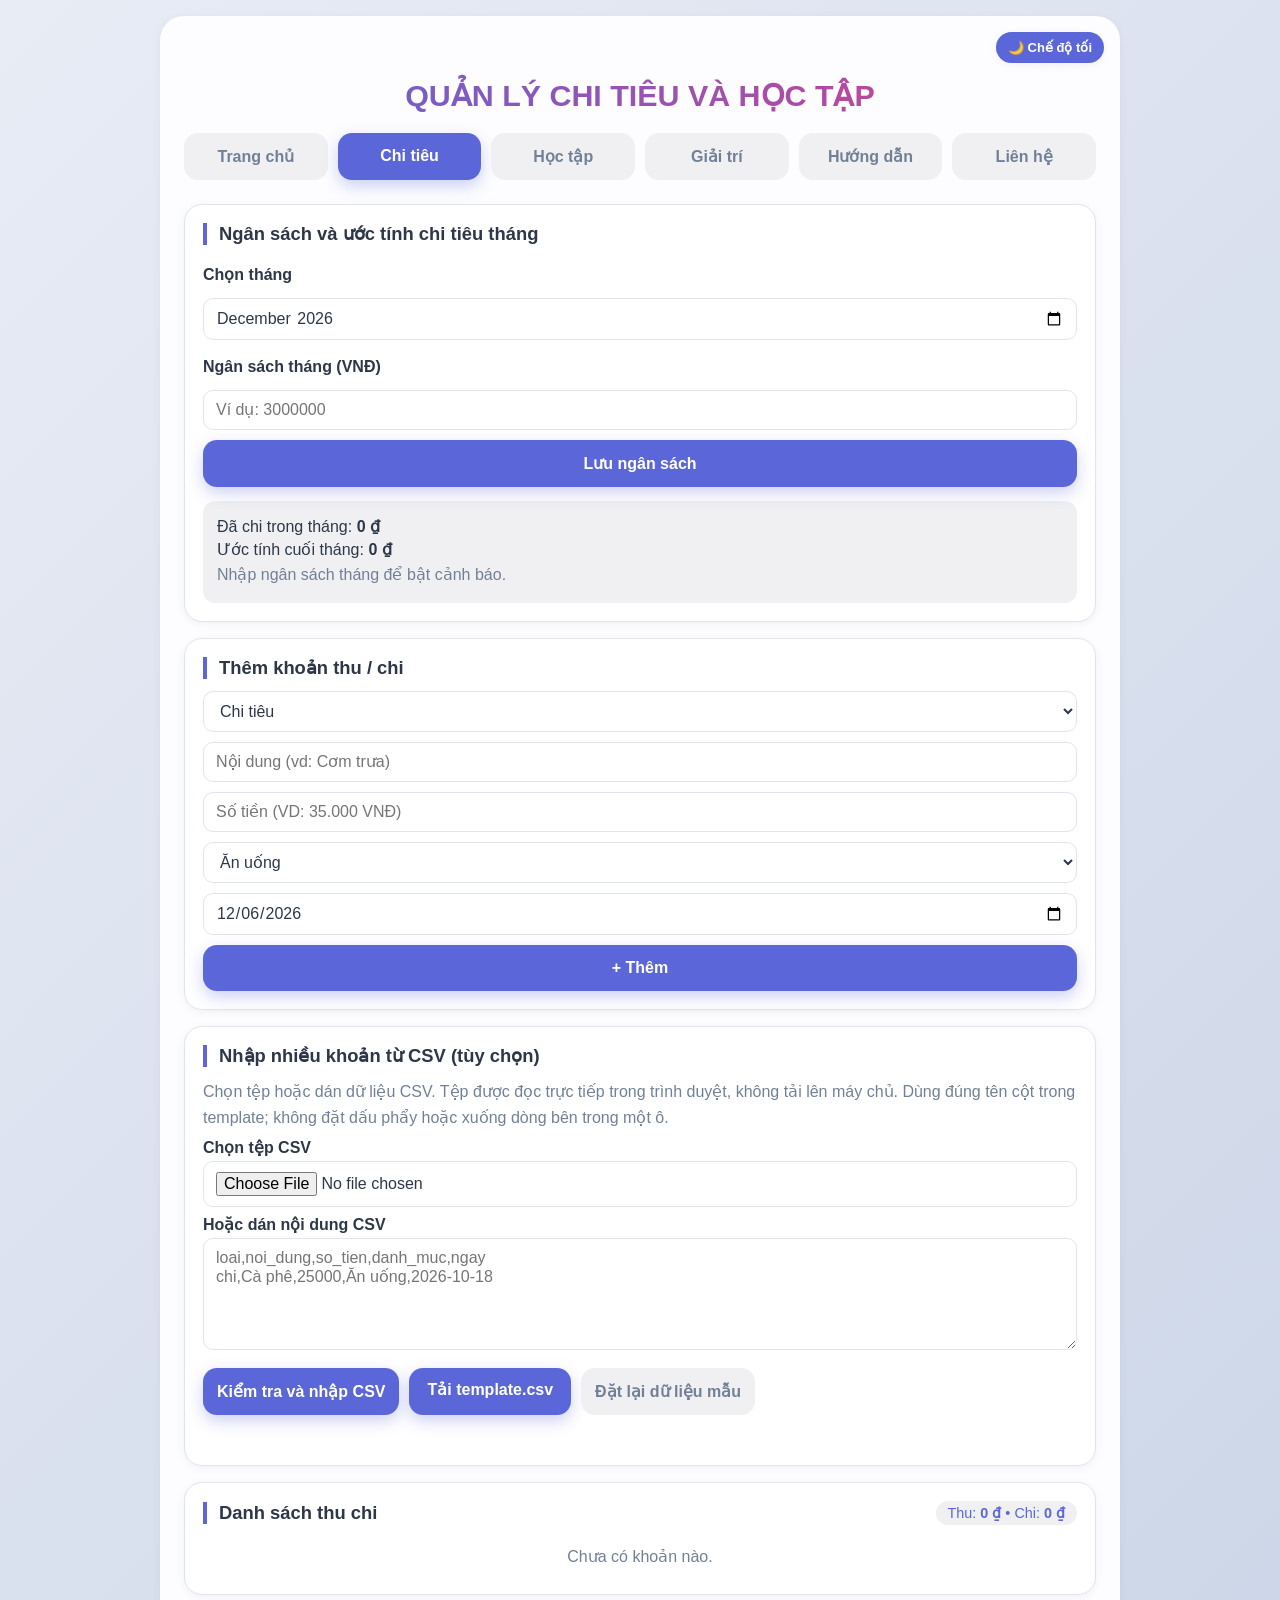
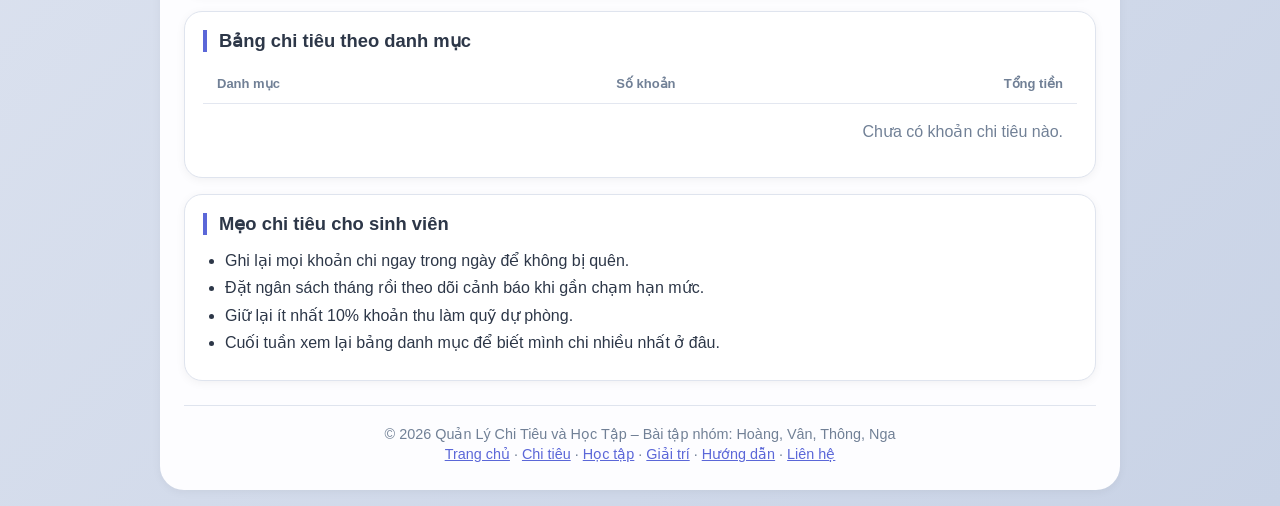
==== commit 6bbbed11: "Hoàn thiện tính năng nhập CSV và template" ====
--- a/chitieu.html
+++ b/chitieu.html
@@ -33,6 +33,30 @@
       </nav>
 
       <main>
+        <section class="khung" aria-labelledby="tieuDeNganSach">
+          <h2 id="tieuDeNganSach">Ngân sách và ước tính chi tiêu tháng</h2>
+          <div class="formNhapLieu">
+            <label for="thangThongKe">Chọn tháng</label>
+            <input id="thangThongKe" type="month" />
+            <label for="nganSachThang">Ngân sách tháng (VNĐ)</label>
+            <input
+              id="nganSachThang"
+              type="number"
+              min="1"
+              step="1"
+              placeholder="Ví dụ: 3000000"
+            />
+            <button type="button" class="nutThem" id="nutLuuNganSach">
+              Lưu ngân sách
+            </button>
+          </div>
+          <div class="thongKeNganSach" aria-live="polite">
+            <p>Đã chi trong tháng: <strong id="tongChiThang">0 ₫</strong></p>
+            <p>Ước tính cuối tháng: <strong id="uocTinhThang">—</strong></p>
+            <p id="canhBaoNganSach" class="thongBaoDuLieu" role="status"></p>
+          </div>
+        </section>
+
         <div class="khung">
           <h2>Thêm khoản thu / chi</h2>
           <form id="formChiTieu" class="formNhapLieu">
@@ -133,7 +157,7 @@
           <h2>Mẹo chi tiêu cho sinh viên</h2>
           <ul class="danhSachMeo">
             <li>Ghi lại mọi khoản chi ngay trong ngày để không bị quên.</li>
-            <li>Đặt hạn mức riêng cho ăn uống và giải trí mỗi tháng.</li>
+            <li>Đặt ngân sách tháng rồi theo dõi cảnh báo khi gần chạm hạn mức.</li>
             <li>Giữ lại ít nhất 10% khoản thu làm quỹ dự phòng.</li>
             <li>
               Cuối tuần xem lại bảng danh mục để biết mình chi nhiều nhất ở đâu.
--- a/style.css
+++ b/style.css
@@ -352,6 +352,55 @@
   line-height: 1.5;
 }
 
+.thongKeNganSach {
+  margin-top: 14px;
+  padding: 12px 14px;
+  border-radius: 12px;
+  background: var(--surface-muted);
+}
+
+.thongKeNganSach p {
+  margin: 4px 0;
+}
+
+.canhBaoSapVuot {
+  color: #b76b00;
+  font-weight: 700;
+}
+
+.canhBaoVuot {
+  color: #d6452f;
+  font-weight: 700;
+}
+
+.tieuDeLichTuan {
+  margin-top: 18px;
+}
+
+.tieuDeLichTuan h3 {
+  margin: 0;
+}
+
+.mucLichTuan {
+  display: flex;
+  align-items: center;
+  justify-content: space-between;
+  gap: 12px;
+  padding: 10px 0;
+  border-top: 1px solid var(--border-color);
+}
+
+.mucLichTuan strong,
+.mucLichTuan small {
+  display: block;
+  overflow-wrap: anywhere;
+}
+
+.mucLichTuan small {
+  margin-top: 3px;
+  color: var(--text-muted);
+}
+
 .nutPhu {
   background: var(--surface-muted);
   color: var(--text-main);
